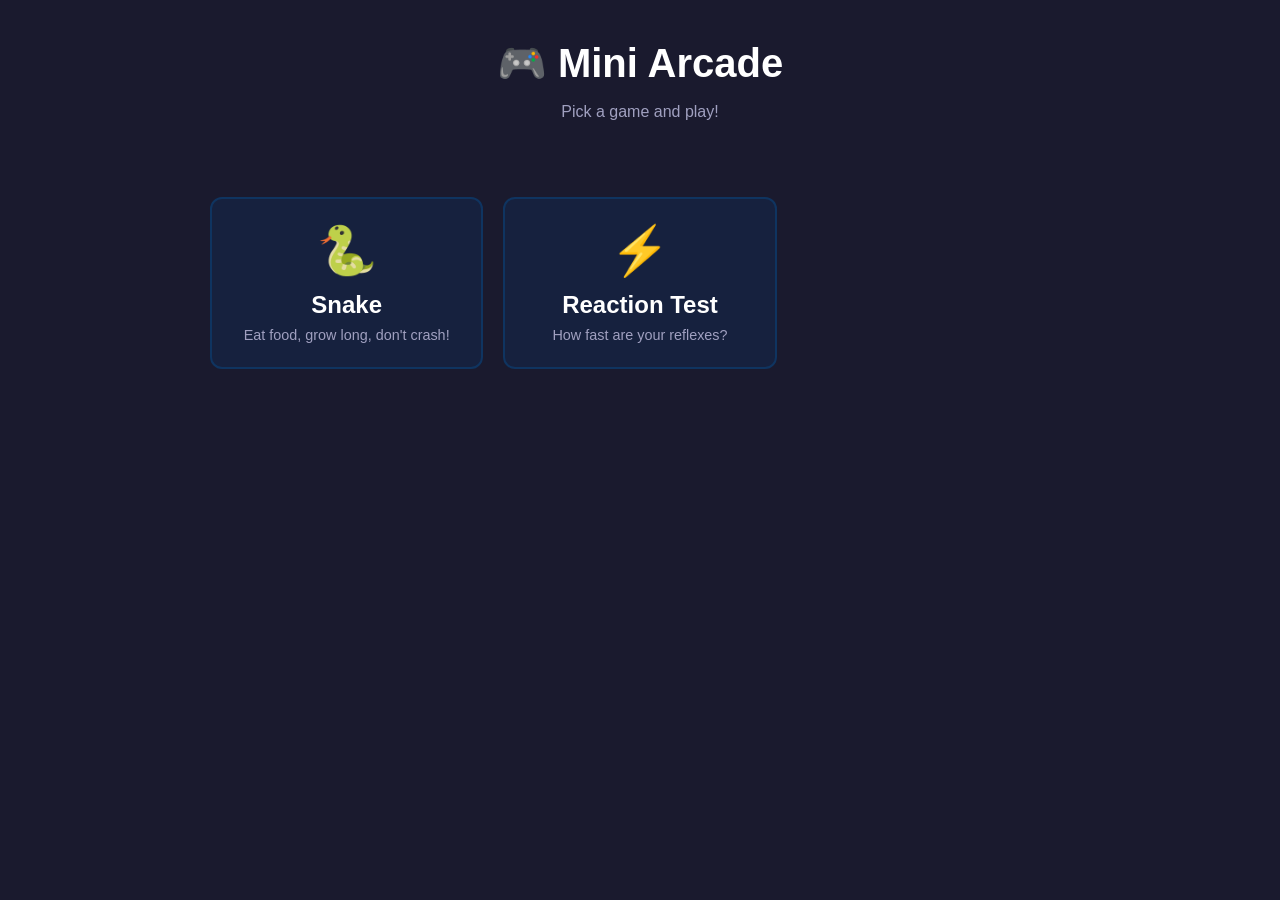
==== index.html @ 92ae7807 "Add files via upload" ====
<!DOCTYPE html>
<html>
<head>
  <meta charset="UTF-8">
  <meta name="viewport" content="width=device-width, initial-scale=1.0">
  <title>Mini Arcade</title>
  <link rel="stylesheet" href="style.css">
</head>
<body>
  <header>
    <h1>🎮 Mini Arcade</h1>
    <p>Pick a game and play!</p>
  </header>

  <main class="game-grid">
    <a href="games/snake.html" class="game-card">
      <div class="game-icon">🐍</div>
      <h2>Snake</h2>
      <p>Eat food, grow long, don't crash!</p>
    </a>

    <a href="games/reaction.html" class="game-card">
      <div class="game-icon">⚡</div>
      <h2>Reaction Test</h2>
      <p>How fast are your reflexes?</p>
    </a>

    <!-- Add new game cards here -->
  </main>
</body>
</html>
---- style.css ----
* { box-sizing: border-box; }

body {
  margin: 0;
  font-family: 'Segoe UI', sans-serif;
  background: #1a1a2e;
  color: white;
  min-height: 100vh;
}

header { text-align: center; padding: 40px 20px; }
header h1 { margin: 0; font-size: 2.5rem; }
header p { color: #a0a0c0; }

/* Homepage game cards */
.game-grid {
  display: grid;
  grid-template-columns: repeat(auto-fill, minmax(220px, 1fr));
  gap: 20px;
  max-width: 900px;
  margin: 0 auto;
  padding: 20px;
}

.game-card {
  background: #16213e;
  border: 2px solid #0f3460;
  border-radius: 12px;
  padding: 24px;
  text-align: center;
  text-decoration: none;
  color: white;
  transition: transform 0.15s, border-color 0.15s;
}

.game-card:hover {
  transform: translateY(-4px);
  border-color: #e94560;
}

.game-icon { font-size: 3rem; margin-bottom: 12px; }
.game-card h2 { margin: 0 0 8px; }
.game-card p { margin: 0; color: #a0a0c0; font-size: 0.9rem; }

/* Game pages */
.game-body {
  display: flex;
  flex-direction: column;
  align-items: center;
  justify-content: center;
  gap: 16px;
  padding: 20px;
}

.back-link { color: #a0a0c0; text-decoration: none; align-self: flex-start; }
.back-link:hover { color: #e94560; }

canvas { background: #0f3460; border: 2px solid #16213e; border-radius: 8px; }

.reaction-box {
  width: 400px;
  height: 300px;
  max-width: 90vw;
  background: #16213e;
  border-radius: 12px;
  display: flex;
  align-items: center;
  justify-content: center;
  cursor: pointer;
  user-select: none;
  font-size: 1.3rem;
  text-align: center;
  padding: 20px;
}
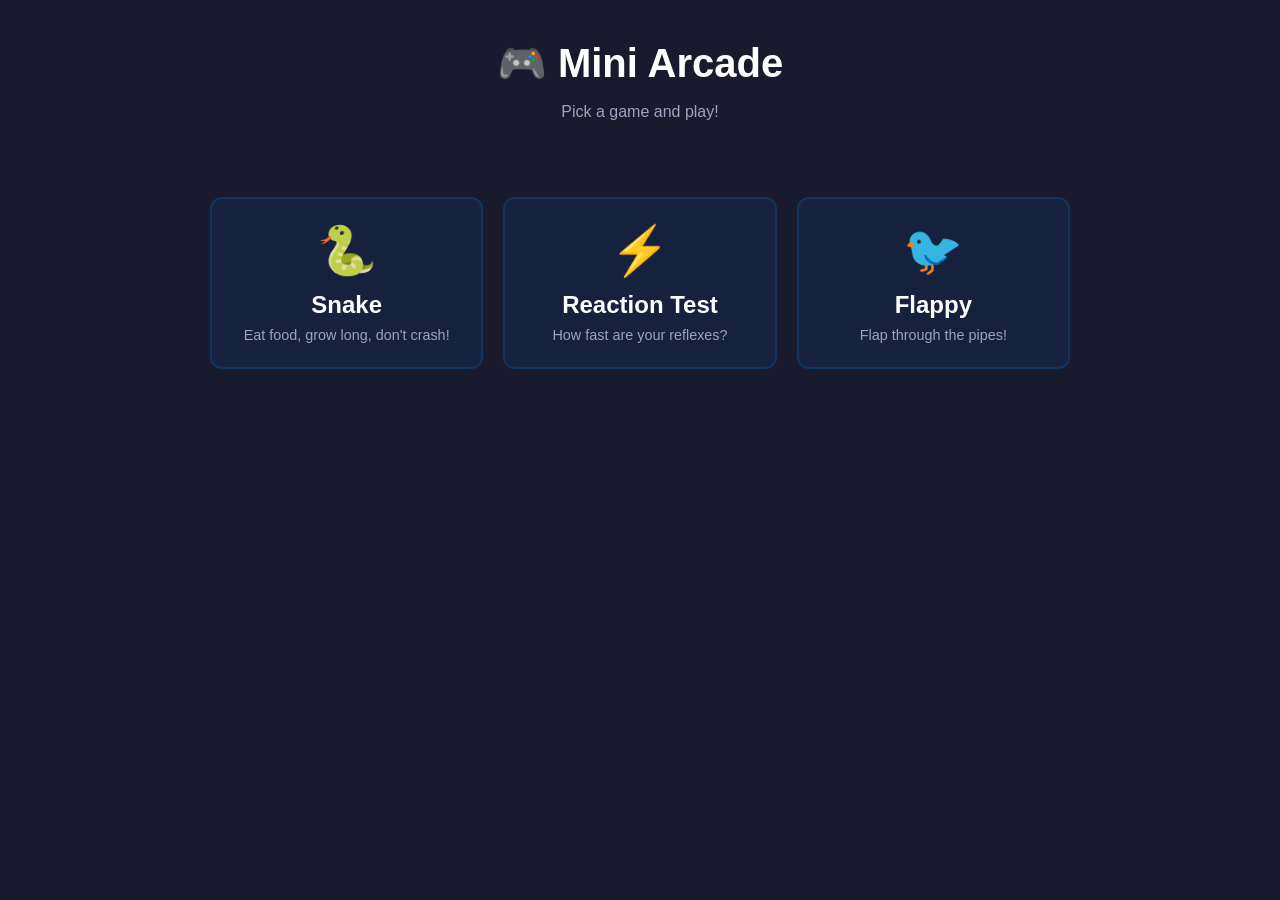
==== commit 82a18872: "Initial commit: mini arcade with snake, reaction test, and flappy" ====
--- a/index.html
+++ b/index.html
@@ -25,6 +25,12 @@
       <p>How fast are your reflexes?</p>
     </a>
 
+    <a href="games/flappy.html" class="game-card">
+      <div class="game-icon">🐦</div>
+      <h2>Flappy</h2>
+      <p>Flap through the pipes!</p>
+    </a>
+
     <!-- Add new game cards here -->
   </main>
 </body>
--- a/style.css
+++ b/style.css
@@ -57,6 +57,8 @@
 
 canvas { background: #0f3460; border: 2px solid #16213e; border-radius: 8px; }
 
+.hint { color: #a0a0c0; font-size: 0.9rem; margin: 0; }
+
 .reaction-box {
   width: 400px;
   height: 300px;
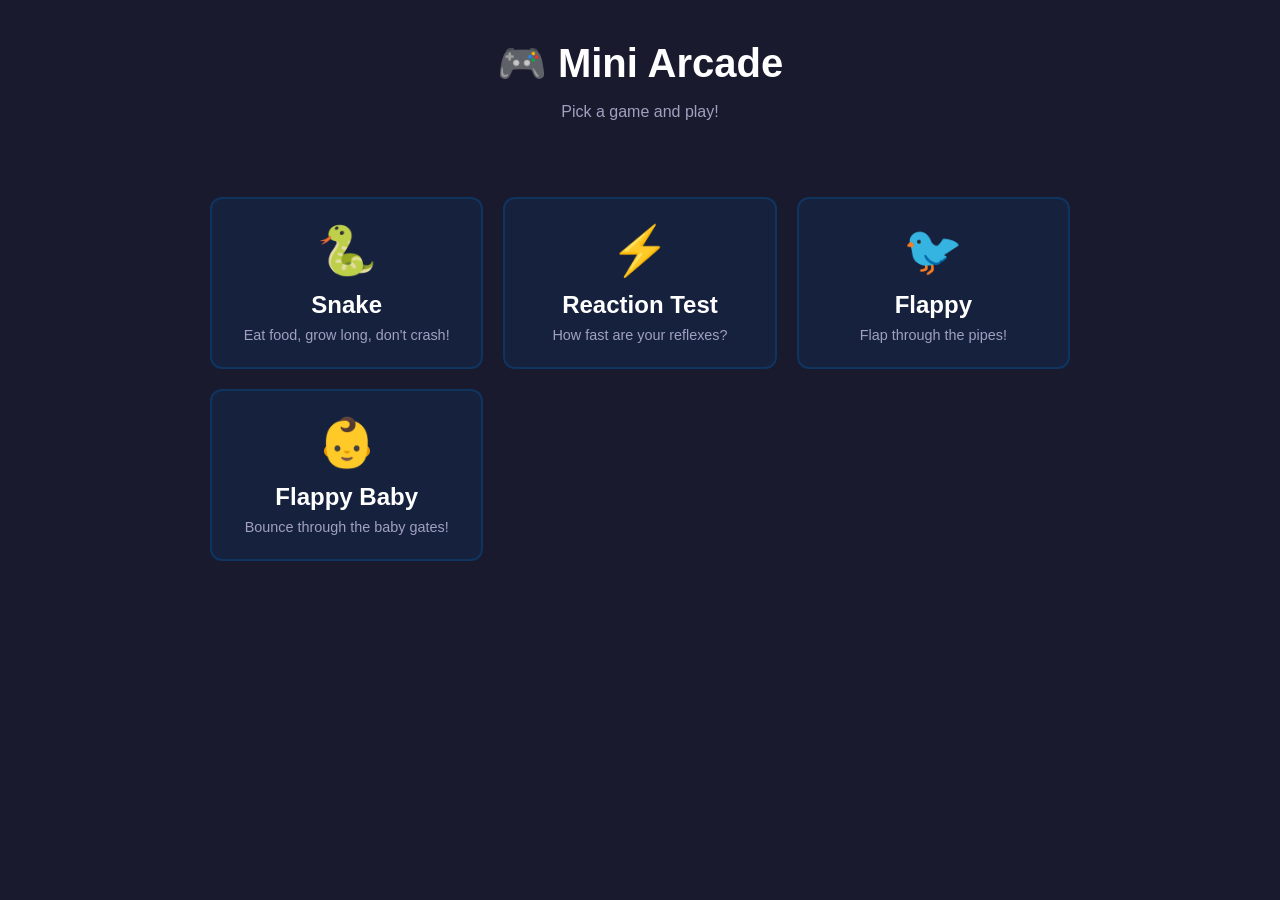
==== commit 7b00e0d3: "Add Flappy Baby game" ====
--- a/index.html
+++ b/index.html
@@ -31,6 +31,12 @@
       <p>Flap through the pipes!</p>
     </a>
 
+    <a href="games/flappy-baby.html" class="game-card">
+      <div class="game-icon">👶</div>
+      <h2>Flappy Baby</h2>
+      <p>Bounce through the baby gates!</p>
+    </a>
+
     <!-- Add new game cards here -->
   </main>
 </body>
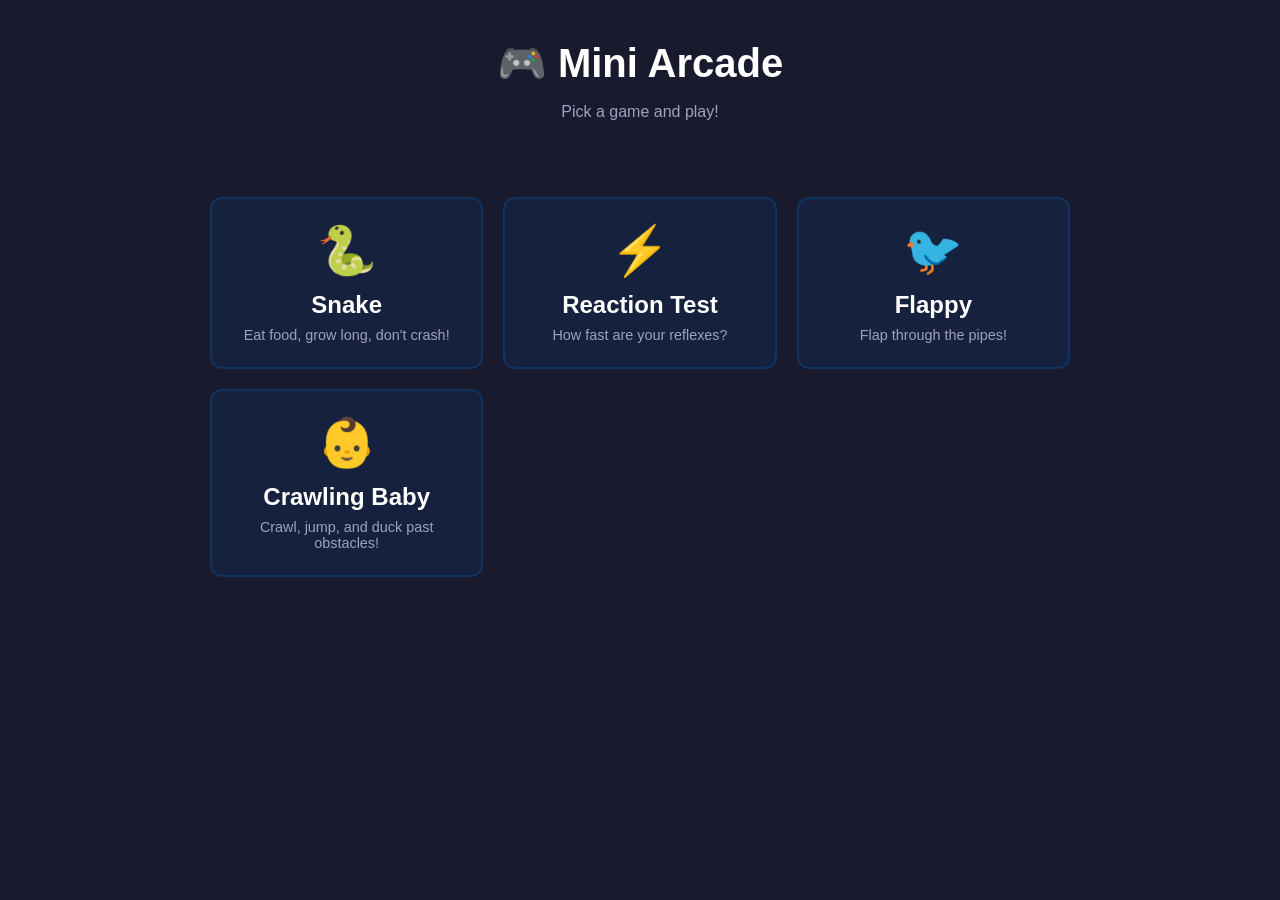
==== commit acd1e0d4: "Rework Flappy Baby into Crawling Baby runner game" ====
--- a/index.html
+++ b/index.html
@@ -33,8 +33,8 @@
 
     <a href="games/flappy-baby.html" class="game-card">
       <div class="game-icon">👶</div>
-      <h2>Flappy Baby</h2>
-      <p>Bounce through the baby gates!</p>
+      <h2>Crawling Baby</h2>
+      <p>Crawl, jump, and duck past obstacles!</p>
     </a>
 
     <!-- Add new game cards here -->
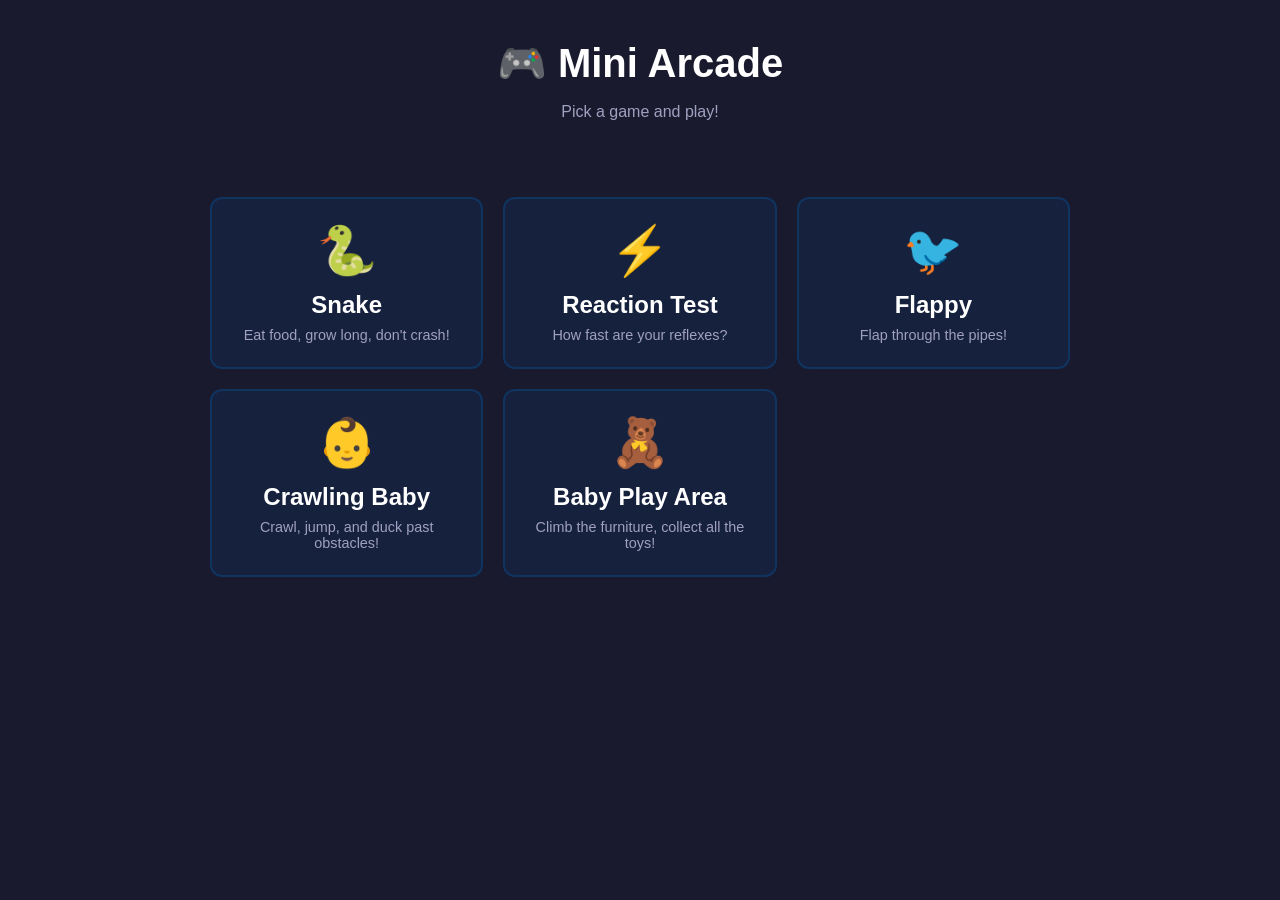
==== commit 53a5a647: "Add Baby Play Area game" ====
--- a/index.html
+++ b/index.html
@@ -37,6 +37,12 @@
       <p>Crawl, jump, and duck past obstacles!</p>
     </a>
 
+    <a href="games/baby-play-area.html" class="game-card">
+      <div class="game-icon">🧸</div>
+      <h2>Baby Play Area</h2>
+      <p>Climb the furniture, collect all the toys!</p>
+    </a>
+
     <!-- Add new game cards here -->
   </main>
 </body>
